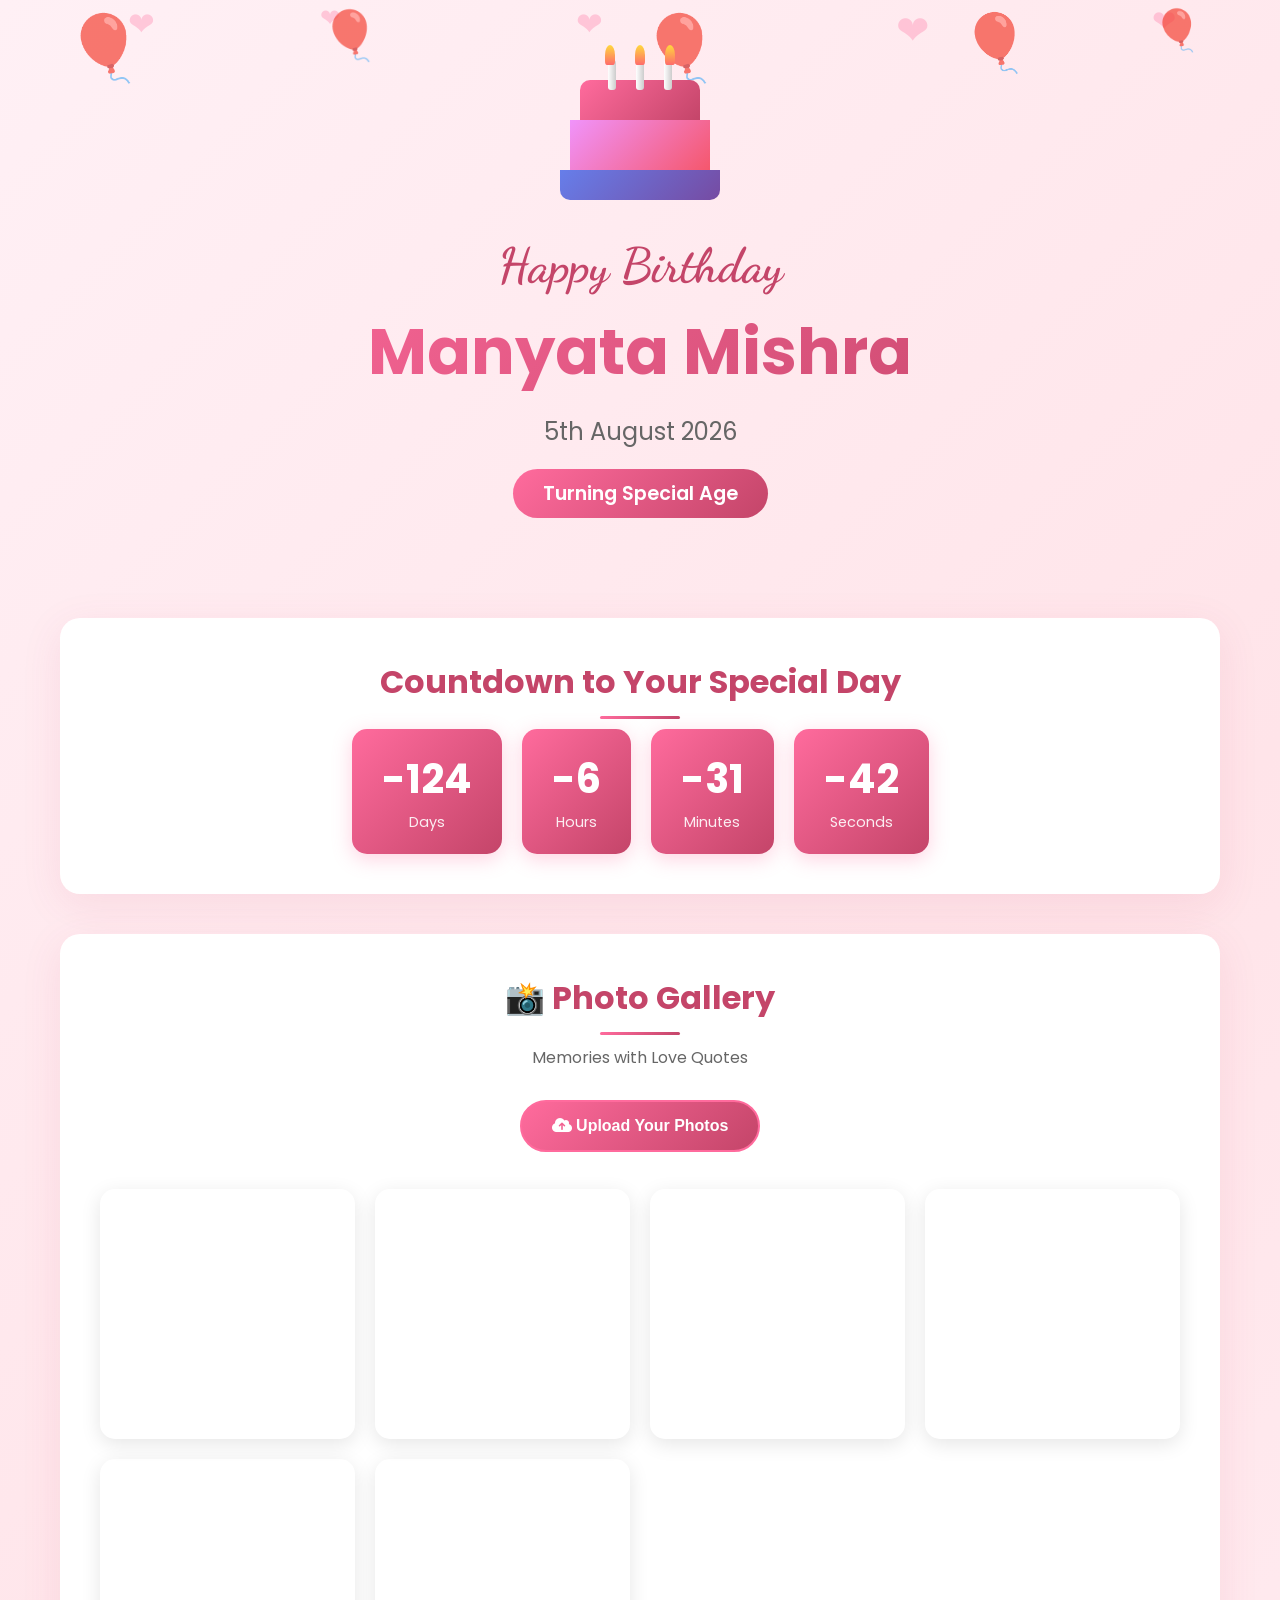
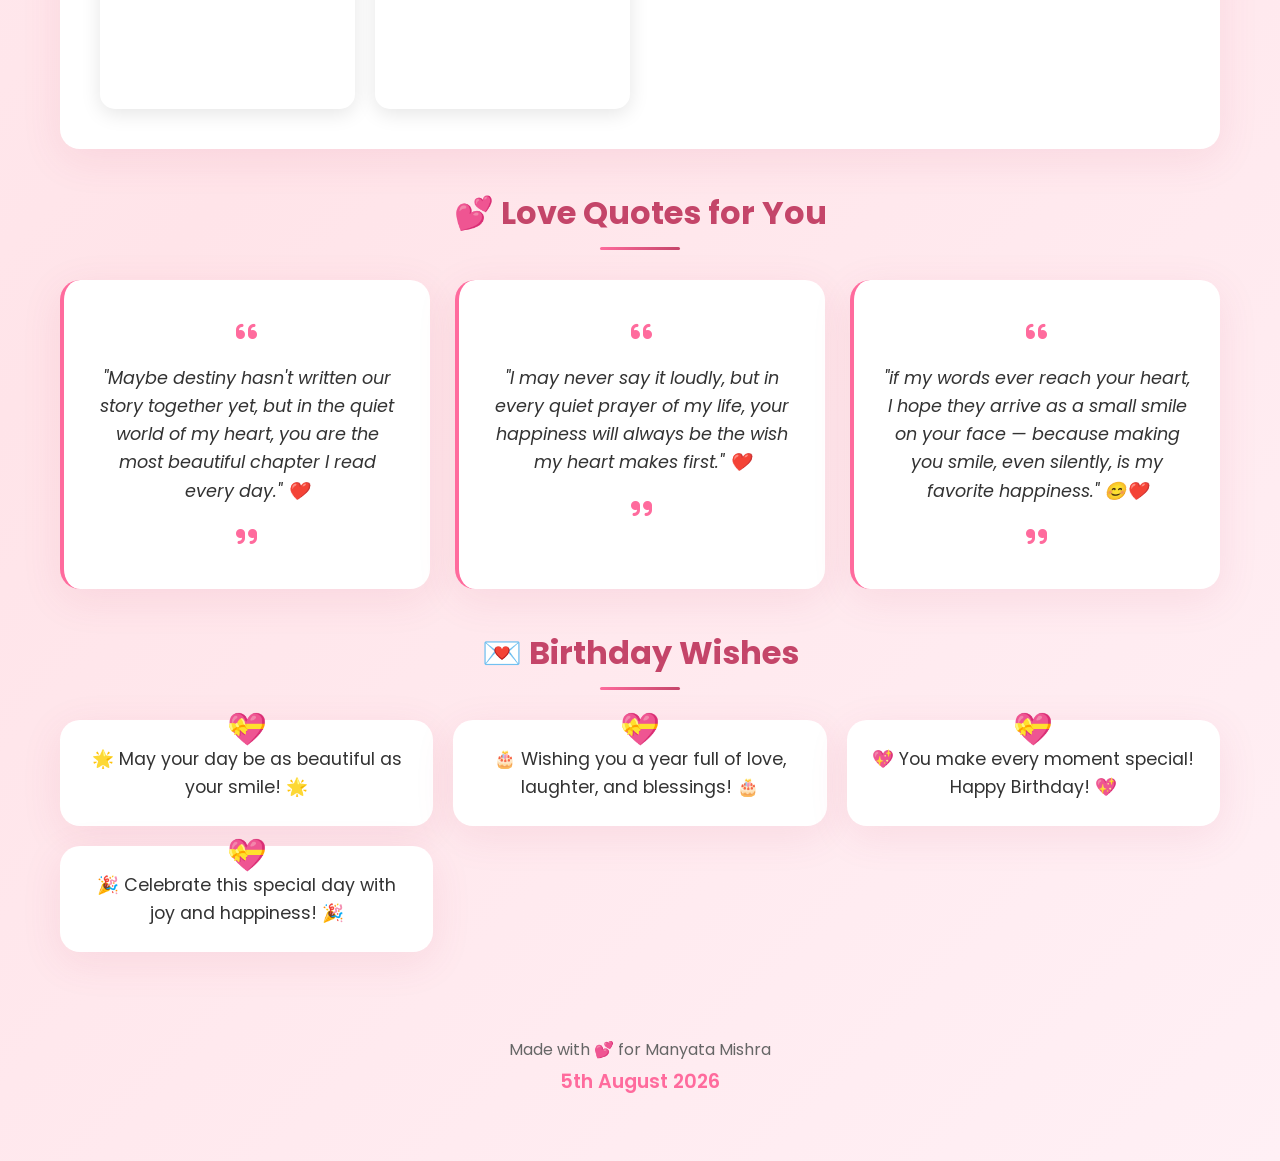
==== Manyata Birthday/index.html @ b5237ace "Update Manyata Birthday website with GitHub image URLs for public access" ====
<!DOCTYPE html>
<html lang="en">
<head>
    <meta charset="UTF-8">
    <meta name="viewport" content="width=device-width, initial-scale=1.0">
    <title>Happy Birthday Manyata Mishra</title>
    <link rel="stylesheet" href="style.css">
    <link href="https://fonts.googleapis.com/css2?family=Poppins:wght@300;400;600;700&family=Dancing+Script:wght@400;700&display=swap" rel="stylesheet">
    <link rel="stylesheet" href="https://cdnjs.cloudflare.com/ajax/libs/font-awesome/6.0.0/css/all.min.css">
</head>
<body>
    <!-- Floating Hearts Background -->
    <div class="hearts-bg">
        <div class="heart heart-1">❤</div>
        <div class="heart heart-2">❤</div>
        <div class="heart heart-3">❤</div>
        <div class="heart heart-4">❤</div>
        <div class="heart heart-5">❤</div>
    </div>

    <!-- Balloons -->
    <div class="balloons">
        <div class="balloon balloon-1"><span>🎈</span></div>
        <div class="balloon balloon-2"><span>🎈</span></div>
        <div class="balloon balloon-3"><span>🎈</span></div>
        <div class="balloon balloon-4"><span>🎈</span></div>
        <div class="balloon balloon-5"><span>🎈</span></div>
    </div>
    
    <!-- Main Container -->
    <div class="container">
        <!-- Hero Section -->
        <header class="hero">
            <div class="cake-container">
                <div class="cake">
                    <div class="cake-top"></div>
                    <div class="cake-middle"></div>
                    <div class="cake-base"></div>
                    <div class="candles">
                        <div class="candle candle-1"></div>
                        <div class="candle candle-2"></div>
                        <div class="candle candle-3"></div>
                    </div>
                    <div class="flames">
                        <div class="flame flame-1"></div>
                        <div class="flame flame-2"></div>
                        <div class="flame flame-3"></div>
                    </div>
                </div>
            </div>
            <h1 class="title">Happy Birthday</h1>
            <h2 class="name">Manyata Mishra</h2>
            <p class="date">5th August 2026</p>
            <div class="age-container">
                <span class="age-text">Turning Special Age</span>
            </div>
        </header>

        <!-- Countdown Timer -->
        <section class="countdown-section">
            <h3 class="section-title">Countdown to Your Special Day</h3>
            <div class="countdown">
                <div class="time-box">
                    <span class="number" id="days">00</span>
                    <span class="label">Days</span>
                </div>
                <div class="time-box">
                    <span class="number" id="hours">00</span>
                    <span class="label">Hours</span>
                </div>
                <div class="time-box">
                    <span class="number" id="minutes">00</span>
                    <span class="label">Minutes</span>
                </div>
                <div class="time-box">
                    <span class="number" id="seconds">00</span>
                    <span class="label">Seconds</span>
                </div>
            </div>
        </section>

        <!-- Photo Gallery Section -->
        <section class="gallery-section">
            <h3 class="section-title">📸 Photo Gallery</h3>
            <p class="section-subtitle">Memories with Love Quotes</p>
            
            <div class="photo-upload-area">
                <div class="upload-btn-wrapper">
                    <button class="upload-btn"><i class="fas fa-cloud-upload-alt"></i> Upload Your Photos</button>
                    <input type="file" name="myfile" multiple accept="image/*" onchange="previewPhotos(event)">
                </div>
            </div>

            <div class="gallery" id="gallery">
                <!-- Placeholder Photo Cards - Replace with your photos -->
                <div class="photo-card">
                    <div class="photo-placeholder">
                        <i class="fas fa-image"></i>
                        <span>Add Photo</span>
                    </div>
                    <div class="quote-overlay">
                        <p class="photo-quote">"I may be a quiet person, Mishra ji, but my silence carries a thousand feelings for you that words could never explain."</p>
                    </div>
                </div>
                <div class="photo-card">
                    <div class="photo-placeholder">
                        <i class="fas fa-image"></i>
                        <span>Add Photo</span>
                    </div>
                    <div class="quote-overlay">
                        <p class="photo-quote">"Maybe our destinies walk on different today, Mishra ji, but my heart still chooses you in every lifetime."</p>
                    </div>
                </div>
                <div class="photo-card">
                    <div class="photo-placeholder">
                        <i class="fas fa-image"></i>
                        <span>Add Photo</span>
                    </div>
                    <div class="quote-overlay">
                        <p class="photo-quote">"I never had the courage to say it loudly, but in the quiet corners of my heart, I have always loved you."</p>
                    </div>
                </div>
                <div class="photo-card">
                    <div class="photo-placeholder">
                        <i class="fas fa-image"></i>
                        <span>Add Photo</span>
                    </div>
                    <div class="quote-overlay">
                        <p class="photo-quote">"Some loves are not meant to be owned, Mishra ji… they are meant to be felt silently and cherished forever."</p>
                    </div>
                </div>
                <div class="photo-card">
                    <div class="photo-placeholder">
                        <i class="fas fa-image"></i>
                        <span>Add Photo</span>
                    </div>
                    <div class="quote-overlay">
                        <p class="photo-quote">"Even if fate keeps us apart, the truth is simple — my heart learned love only because of you."</p>
                    </div>
                </div>
                <div class="photo-card">
                    <div class="photo-placeholder">
                        <i class="fas fa-image"></i>
                        <span>Add Photo</span>
                    </div>
                    <div class="quote-overlay">
                        <p class="photo-quote">"I may never hold your hand, but somewhere in my destiny, your name will always live in my heart."</p>
                    </div>
                </div>
            </div>
        </section>

        <!-- Love Quotes Section -->
        <section class="quotes-section">
            <h3 class="section-title">💕 Love Quotes for You</h3>
            <div class="quotes-container">
                <div class="quote-card">
                    <i class="fas fa-quote-left"></i>
                    <p class="quote-text">"Maybe destiny hasn't written our story together yet, but in the quiet world of my heart, you are the most beautiful chapter I read every day." ❤️</p>
                    <i class="fas fa-quote-right"></i>
                </div>
                <div class="quote-card">
                    <i class="fas fa-quote-left"></i>
                    <p class="quote-text">"I may never say it loudly, but in every quiet prayer of my life, your happiness will always be the wish my heart makes first." ❤️</p>
                    <i class="fas fa-quote-right"></i>
                </div>
                <div class="quote-card">
                    <i class="fas fa-quote-left"></i>
                    <p class="quote-text">"if my words ever reach your heart, I hope they arrive as a small smile on your face — because making you smile, even silently, is my favorite happiness." 😊❤️</p>
                    <i class="fas fa-quote-right"></i>
                </div>
            </div>
        </section>

        <!-- Wishes Section -->
        <section class="wishes-section">
            <h3 class="section-title">💌 Birthday Wishes</h3>
            <div class="wishes-container">
                <div class="wish-bubble">
                    <p>🌟 May your day be as beautiful as your smile! 🌟</p>
                </div>
                <div class="wish-bubble">
                    <p>🎂 Wishing you a year full of love, laughter, and blessings! 🎂</p>
                </div>
                <div class="wish-bubble">
                    <p>💖 You make every moment special! Happy Birthday! 💖</p>
                </div>
                <div class="wish-bubble">
                    <p>🎉 Celebrate this special day with joy and happiness! 🎉</p>
                </div>
            </div>
        </section>

        <!-- Footer -->
        <footer class="footer">
            <p>Made with 💕 for Manyata Mishra</p>
            <p class="footer-date">5th August 2026</p>
        </footer>
    </div>

    <!-- Confetti Effect -->
    <div class="confetti-container" id="confetti"></div>

    <script>
        // Countdown Timer
        const birthday = new Date('August 5, 2026 00:00:00').getTime();

        function updateCountdown() {
            const now = new Date().getTime();
            const distance = birthday - now;

            const days = Math.floor(distance / (1000 * 60 * 60 * 24));
            const hours = Math.floor((distance % (1000 * 60 * 60 * 24)) / (1000 * 60 * 60));
            const minutes = Math.floor((distance % (1000 * 60 * 60)) / (1000 * 60));
            const seconds = Math.floor((distance % (1000 * 60)) / 1000);

            document.getElementById('days').innerText = String(days).padStart(2, '0');
            document.getElementById('hours').innerText = String(hours).padStart(2, '0');
            document.getElementById('minutes').innerText = String(minutes).padStart(2, '0');
            document.getElementById('seconds').innerText = String(seconds).padStart(2, '0');
        }

        setInterval(updateCountdown, 1000);
        updateCountdown();

        // Photo Persistence Helpers
        const STORAGE_KEY = 'manyataBirthdayPhotos';

        // Default photos that everyone sees unless they upload their own.
        // Place your images in an "images" folder next to index.html.
        // Example filenames: images/photo1.jpg, images/photo2.jpg, etc.
        // Using absolute GitHub URLs for public access
        const DEFAULT_PHOTOS = [
            'https://raw.githubusercontent.com/tushantsingh892-spec/manyata-birthday/main/images/photo1.png',
            'https://raw.githubusercontent.com/tushantsingh892-spec/manyata-birthday/main/images/photo2.png',
            'https://raw.githubusercontent.com/tushantsingh892-spec/manyata-birthday/main/images/photo3.png',
            'https://raw.githubusercontent.com/tushantsingh892-spec/manyata-birthday/main/images/photo4.png',
            'https://raw.githubusercontent.com/tushantsingh892-spec/manyata-birthday/main/images/photo5.png',
            'https://raw.githubusercontent.com/tushantsingh892-spec/manyata-birthday/main/images/photo6.png'
        ];

        function savePhotosToStorage(dataUrls) {
            try {
                localStorage.setItem(STORAGE_KEY, JSON.stringify(dataUrls));
            } catch (e) {
                console.warn('Unable to save photos to localStorage:', e);
            }
        }

        function applyPhotoUrls(dataUrls) {
            const gallery = document.getElementById('gallery');
            const placeholders = gallery.querySelectorAll('.photo-card');

            for (let i = 0; i < placeholders.length; i++) {
                const url = dataUrls[i];
                if (!url) continue;

                placeholders[i].style.backgroundImage = `url(${url})`;
                placeholders[i].style.backgroundSize = 'cover';
                placeholders[i].style.backgroundPosition = 'center';
                placeholders[i].querySelector('.photo-placeholder').style.display = 'none';
            }
        }

        function loadStoredPhotos() {
            let dataUrls;
            const stored = localStorage.getItem(STORAGE_KEY);

            if (stored) {
                try {
                    dataUrls = JSON.parse(stored);
                } catch (e) {
                    console.warn('Corrupt photo data in storage, clearing.', e);
                    localStorage.removeItem(STORAGE_KEY);
                }
            }

            // Show stored photos if available, otherwise fall back to the default set.
            if (!Array.isArray(dataUrls) || dataUrls.length === 0) {
                dataUrls = DEFAULT_PHOTOS;
            }

            applyPhotoUrls(dataUrls);
        }

        // Photo Preview Function
        async function previewPhotos(event) {
            const files = Array.from(event.target.files);
            const gallery = document.getElementById('gallery');
            const placeholders = gallery.querySelectorAll('.photo-card');

            const existingStored = JSON.parse(localStorage.getItem(STORAGE_KEY) || '[]');
            const updatedUrls = Array.from({ length: placeholders.length }, (_, i) => existingStored[i] || DEFAULT_PHOTOS[i]);

            const readPromises = files.slice(0, placeholders.length).map((file, idx) => {
                return new Promise((resolve) => {
                    const reader = new FileReader();
                    reader.onload = function(e) {
                        resolve({ index: idx, url: e.target.result });
                    };
                    reader.onerror = function() {
                        resolve({ index: idx, url: updatedUrls[idx] });
                    };
                    reader.readAsDataURL(file);
                });
            });

            const results = await Promise.all(readPromises);
            results.forEach(({ index, url }) => {
                updatedUrls[index] = url;
            });

            applyPhotoUrls(updatedUrls);
            savePhotosToStorage(updatedUrls);
        }

        // Confetti Effect
        function createConfetti() {
            const confettiContainer = document.getElementById('confetti');
            const colors = ['#ff6b6b', '#ffd93d', '#6bcb77', '#4d96ff', '#ff6b9d', '#c9b1ff'];
            
            for (let i = 0; i < 100; i++) {
                const confetti = document.createElement('div');
                confetti.className = 'confetti';
                confetti.style.left = Math.random() * 100 + 'vw';
                confetti.style.backgroundColor = colors[Math.floor(Math.random() * colors.length)];
                confetti.style.animationDuration = (Math.random() * 3 + 2) + 's';
                confetti.style.animationDelay = Math.random() * 2 + 's';
                confettiContainer.appendChild(confetti);
            }
        }

        // Trigger confetti and load stored photos on load
        window.onload = function() {
            createConfetti();
            loadStoredPhotos();
        };
    </script>
</body>
</html>
---- Manyata Birthday/style.css ----
/* CSS Variables */
:root {
    --primary-color: #ff6b9d;
    --secondary-color: #c44569;
    --accent-color: #ffd93d;
    --gradient-1: linear-gradient(135deg, #ff6b9d 0%, #c44569 100%);
    --gradient-2: linear-gradient(135deg, #667eea 0%, #764ba2 100%);
    --gradient-3: linear-gradient(135deg, #f093fb 0%, #f5576c 100%);
    --white: #ffffff;
    --light-pink: #fff0f5;
    --text-dark: #333333;
    --text-light: #666666;
}

/* Reset & Base Styles */
* {
    margin: 0;
    padding: 0;
    box-sizing: border-box;
}

body {
    font-family: 'Poppins', sans-serif;
    background: linear-gradient(135deg, #fff0f5 0%, #ffe4e9 50%, #fff0f5 100%);
    min-height: 100vh;
    overflow-x: hidden;
    color: var(--text-dark);
}

/* Floating Hearts Background */
.hearts-bg {
    position: fixed;
    top: 0;
    left: 0;
    width: 100%;
    height: 100%;
    pointer-events: none;
    z-index: 0;
    overflow: hidden;
}

.heart {
    position: absolute;
    color: var(--primary-color);
    opacity: 0.3;
    animation: floatHeart 15s infinite ease-in-out;
    font-size: 2rem;
}

.heart-1 { left: 10%; animation-delay: 0s; }
.heart-2 { left: 25%; animation-delay: 2s; font-size: 1.5rem; }
.heart-3 { left: 45%; animation-delay: 4s; }
.heart-4 { left: 70%; animation-delay: 1s; font-size: 2.5rem; }
.heart-5 { left: 90%; animation-delay: 3s; font-size: 1.8rem; }

@keyframes floatHeart {
    0%, 100% {
        transform: translateY(100vh) rotate(0deg);
        opacity: 0;
    }
    10% {
        opacity: 0.3;
    }
    90% {
        opacity: 0.3;
    }
    100% {
        transform: translateY(-100px) rotate(360deg);
        opacity: 0;
    }
}

/* Balloons */
.balloons {
    position: fixed;
    top: 0;
    left: 0;
    width: 100%;
    height: 100%;
    pointer-events: none;
    z-index: 1;
    overflow: hidden;
}

.balloon {
    position: absolute;
    font-size: 4rem;
    animation: balloonFloat 20s infinite ease-in-out;
    opacity: 0.7;
}

.balloon-1 { left: 5%; animation-delay: 0s; }
.balloon-2 { left: 25%; animation-delay: 3s; font-size: 3rem; }
.balloon-3 { left: 50%; animation-delay: 6s; }
.balloon-4 { left: 75%; animation-delay: 2s; font-size: 3.5rem; }
.balloon-5 { left: 90%; animation-delay: 5s; font-size: 2.5rem; }

@keyframes balloonFloat {
    0%, 100% {
        transform: translateY(100vh) rotate(0deg);
    }
    50% {
        transform: translateY(-100px) rotate(10deg);
    }
}

/* Main Container */
.container {
    position: relative;
    z-index: 10;
    max-width: 1200px;
    margin: 0 auto;
    padding: 20px;
}

/* Hero Section */
.hero {
    text-align: center;
    padding: 60px 20px;
    position: relative;
}

/* Cake */
.cake-container {
    margin-bottom: 30px;
}

.cake {
    position: relative;
    display: inline-block;
    animation: cakeBounce 2s infinite ease-in-out;
}

@keyframes cakeBounce {
    0%, 100% { transform: translateY(0); }
    50% { transform: translateY(-10px); }
}

.cake-top {
    width: 120px;
    height: 40px;
    background: var(--gradient-1);
    border-radius: 10px 10px 0 0;
    margin: 0 auto;
}

.cake-middle {
    width: 140px;
    height: 50px;
    background: var(--gradient-3);
    margin: 0 auto;
}

.cake-base {
    width: 160px;
    height: 30px;
    background: var(--gradient-2);
    border-radius: 0 0 10px 10px;
    margin: 0 auto;
}

.candles {
    position: absolute;
    top: -20px;
    left: 50%;
    transform: translateX(-50%);
    display: flex;
    gap: 20px;
}

.candle {
    width: 8px;
    height: 30px;
    background: linear-gradient(to right, #fff, #ccc);
    border-radius: 3px;
}

.flames {
    position: absolute;
    top: -35px;
    left: 50%;
    transform: translateX(-50%);
    display: flex;
    gap: 20px;
}

.flame {
    width: 10px;
    height: 20px;
    background: linear-gradient(to bottom, #ffd93d, #ff6b6b);
    border-radius: 50% 50% 20% 20%;
    animation: flicker 0.5s infinite alternate;
}

.flame-1 { animation-delay: 0s; }
.flame-2 { animation-delay: 0.1s; }
.flame-3 { animation-delay: 0.2s; }

@keyframes flicker {
    0% { transform: scale(1); opacity: 1; }
    100% { transform: scale(1.1); opacity: 0.8; }
}

/* Title & Name */
.title {
    font-family: 'Dancing Script', cursive;
    font-size: 3rem;
    color: var(--secondary-color);
    margin-bottom: 10px;
    animation: fadeInUp 1s ease-out;
}

.name {
    font-size: 4rem;
    background: var(--gradient-1);
    -webkit-background-clip: text;
    -webkit-text-fill-color: transparent;
    background-clip: text;
    margin-bottom: 15px;
    animation: fadeInUp 1s ease-out 0.2s backwards;
}

.date {
    font-size: 1.5rem;
    color: var(--text-light);
    margin-bottom: 20px;
    animation: fadeInUp 1s ease-out 0.4s backwards;
}

.age-container {
    display: inline-block;
    padding: 10px 30px;
    background: var(--gradient-1);
    border-radius: 30px;
    animation: fadeInUp 1s ease-out 0.6s backwards;
}

.age-text {
    color: var(--white);
    font-size: 1.2rem;
    font-weight: 600;
}

@keyframes fadeInUp {
    from {
        opacity: 0;
        transform: translateY(30px);
    }
    to {
        opacity: 1;
        transform: translateY(0);
    }
}

/* Section Styles */
.section-title {
    text-align: center;
    font-size: 2rem;
    color: var(--secondary-color);
    margin-bottom: 10px;
    position: relative;
}

.section-title::after {
    content: '';
    display: block;
    width: 80px;
    height: 3px;
    background: var(--gradient-1);
    margin: 10px auto;
    border-radius: 2px;
}

.section-subtitle {
    text-align: center;
    color: var(--text-light);
    margin-bottom: 30px;
}

/* Countdown Section */
.countdown-section {
    background: var(--white);
    border-radius: 20px;
    padding: 40px;
    margin: 40px 0;
    box-shadow: 0 10px 40px rgba(196, 69, 105, 0.1);
}

.countdown {
    display: flex;
    justify-content: center;
    gap: 20px;
    flex-wrap: wrap;
}

.time-box {
    background: var(--gradient-1);
    padding: 20px 30px;
    border-radius: 15px;
    text-align: center;
    min-width: 100px;
    box-shadow: 0 5px 20px rgba(255, 107, 157, 0.3);
}

.number {
    display: block;
    font-size: 2.5rem;
    font-weight: 700;
    color: var(--white);
}

.label {
    color: var(--white);
    font-size: 0.9rem;
    opacity: 0.9;
}

/* Gallery Section */
.gallery-section {
    background: var(--white);
    border-radius: 20px;
    padding: 40px;
    margin: 40px 0;
    box-shadow: 0 10px 40px rgba(196, 69, 105, 0.1);
}

/* Photo Upload Button */
.photo-upload-area {
    text-align: center;
    margin-bottom: 30px;
}

.upload-btn-wrapper {
    position: relative;
    overflow: hidden;
    display: inline-block;
}

.upload-btn {
    border: 2px solid var(--primary-color);
    color: var(--white);
    background: var(--gradient-1);
    padding: 15px 30px;
    border-radius: 30px;
    font-size: 1rem;
    font-weight: 600;
    cursor: pointer;
    transition: all 0.3s ease;
}

.upload-btn:hover {
    transform: scale(1.05);
    box-shadow: 0 5px 20px rgba(255, 107, 157, 0.4);
}

.upload-btn-wrapper input[type=file] {
    font-size: 100px;
    position: absolute;
    left: 0;
    top: 0;
    opacity: 0;
    cursor: pointer;
}

/* Gallery Grid */
.gallery {
    display: grid;
    grid-template-columns: repeat(auto-fit, minmax(250px, 1fr));
    gap: 20px;
}

.photo-card {
    position: relative;
    height: 250px;
    border-radius: 15px;
    overflow: hidden;
    cursor: pointer;
    transition: all 0.3s ease;
    box-shadow: 0 5px 20px rgba(0, 0, 0, 0.1);
}

.photo-card:hover {
    transform: translateY(-10px);
    box-shadow: 0 15px 40px rgba(0, 0, 0, 0.2);
}

.photo-placeholder {
    width: 100%;
    height: 100%;
    background: linear-gradient(135deg, #f5f7fa 0%, #c3cfe2 100%);
    display: flex;
    flex-direction: column;
    align-items: center;
    justify-content: center;
    color: var(--text-light);
}

.photo-placeholder i {
    font-size: 3rem;
    margin-bottom: 10px;
    color: var(--primary-color);
}

.photo-placeholder span {
    font-size: 0.9rem;
}

.quote-overlay {
    position: absolute;
    bottom: 0;
    left: 0;
    right: 0;
    background: linear-gradient(to top, rgba(196, 69, 105, 0.9), transparent);
    padding: 40px 15px 15px;
    opacity: 0;
    transition: all 0.3s ease;
}

.photo-card:hover .quote-overlay {
    opacity: 1;
}

.photo-quote {
    color: var(--white);
    font-size: 0.9rem;
    font-style: italic;
    text-align: center;
}

/* Quotes Section */
.quotes-section {
    margin: 40px 0;
}

.quotes-container {
    display: grid;
    grid-template-columns: repeat(auto-fit, minmax(300px, 1fr));
    gap: 25px;
    margin-top: 30px;
}

.quote-card {
    background: var(--white);
    padding: 30px;
    border-radius: 20px;
    text-align: center;
    box-shadow: 0 10px 40px rgba(196, 69, 105, 0.1);
    transition: all 0.3s ease;
    border-left: 4px solid var(--primary-color);
}

.quote-card:hover {
    transform: translateY(-5px);
    box-shadow: 0 15px 50px rgba(196, 69, 105, 0.2);
}

.quote-card i {
    color: var(--primary-color);
    font-size: 1.5rem;
    margin: 10px 0;
}

.quote-text {
    font-size: 1.1rem;
    color: var(--text-dark);
    font-style: italic;
    line-height: 1.6;
    margin: 10px 0;
}

/* Wishes Section */
.wishes-section {
    margin: 40px 0;
}

.wishes-container {
    display: grid;
    grid-template-columns: repeat(auto-fit, minmax(280px, 1fr));
    gap: 20px;
    margin-top: 30px;
}

.wish-bubble {
    background: var(--white);
    padding: 25px;
    border-radius: 20px;
    text-align: center;
    box-shadow: 0 10px 40px rgba(196, 69, 105, 0.1);
    transition: all 0.3s ease;
    position: relative;
}

.wish-bubble::before {
    content: '💝';
    position: absolute;
    top: -15px;
    left: 50%;
    transform: translateX(-50%);
    font-size: 2rem;
}

.wish-bubble:hover {
    transform: scale(1.05);
}

.wish-bubble p {
    font-size: 1.1rem;
    color: var(--text-dark);
    line-height: 1.6;
}

/* Footer */
.footer {
    text-align: center;
    padding: 40px 20px;
    color: var(--text-light);
}

.footer p {
    margin: 5px 0;
}

.footer-date {
    font-size: 1.2rem;
    color: var(--primary-color);
    font-weight: 600;
}

/* Confetti Effect */
.confetti-container {
    position: fixed;
    top: 0;
    left: 0;
    width: 100%;
    height: 100%;
    pointer-events: none;
    z-index: 100;
    overflow: hidden;
}

.confetti {
    position: absolute;
    width: 10px;
    height: 10px;
    top: -10px;
    animation: confettiFall 10s linear forwards;
}

@keyframes confettiFall {
    to {
        top: 100vh;
        transform: rotate(720deg);
    }
}

/* Responsive Design */
@media (max-width: 768px) {
    .title {
        font-size: 2rem;
    }
    
    .name {
        font-size: 2.5rem;
    }
    
    .countdown {
        gap: 10px;
    }
    
    .time-box {
        padding: 15px 20px;
        min-width: 70px;
    }
    
    .number {
        font-size: 1.8rem;
    }
    
    .gallery {
        grid-template-columns: repeat(auto-fit, minmax(150px, 1fr));
    }
    
    .photo-card {
        height: 180px;
    }
    
    .quotes-container,
    .wishes-container {
        grid-template-columns: 1fr;
    }
}

@media (max-width: 480px) {
    .hero {
        padding: 40px 15px;
    }
    
    .title {
        font-size: 1.8rem;
    }
    
    .name {
        font-size: 2rem;
    }
    
    .date {
        font-size: 1.2rem;
    }
    
    .countdown-section,
    .gallery-section {
        padding: 25px 15px;
    }
    
    .section-title {
        font-size: 1.5rem;
    }
}
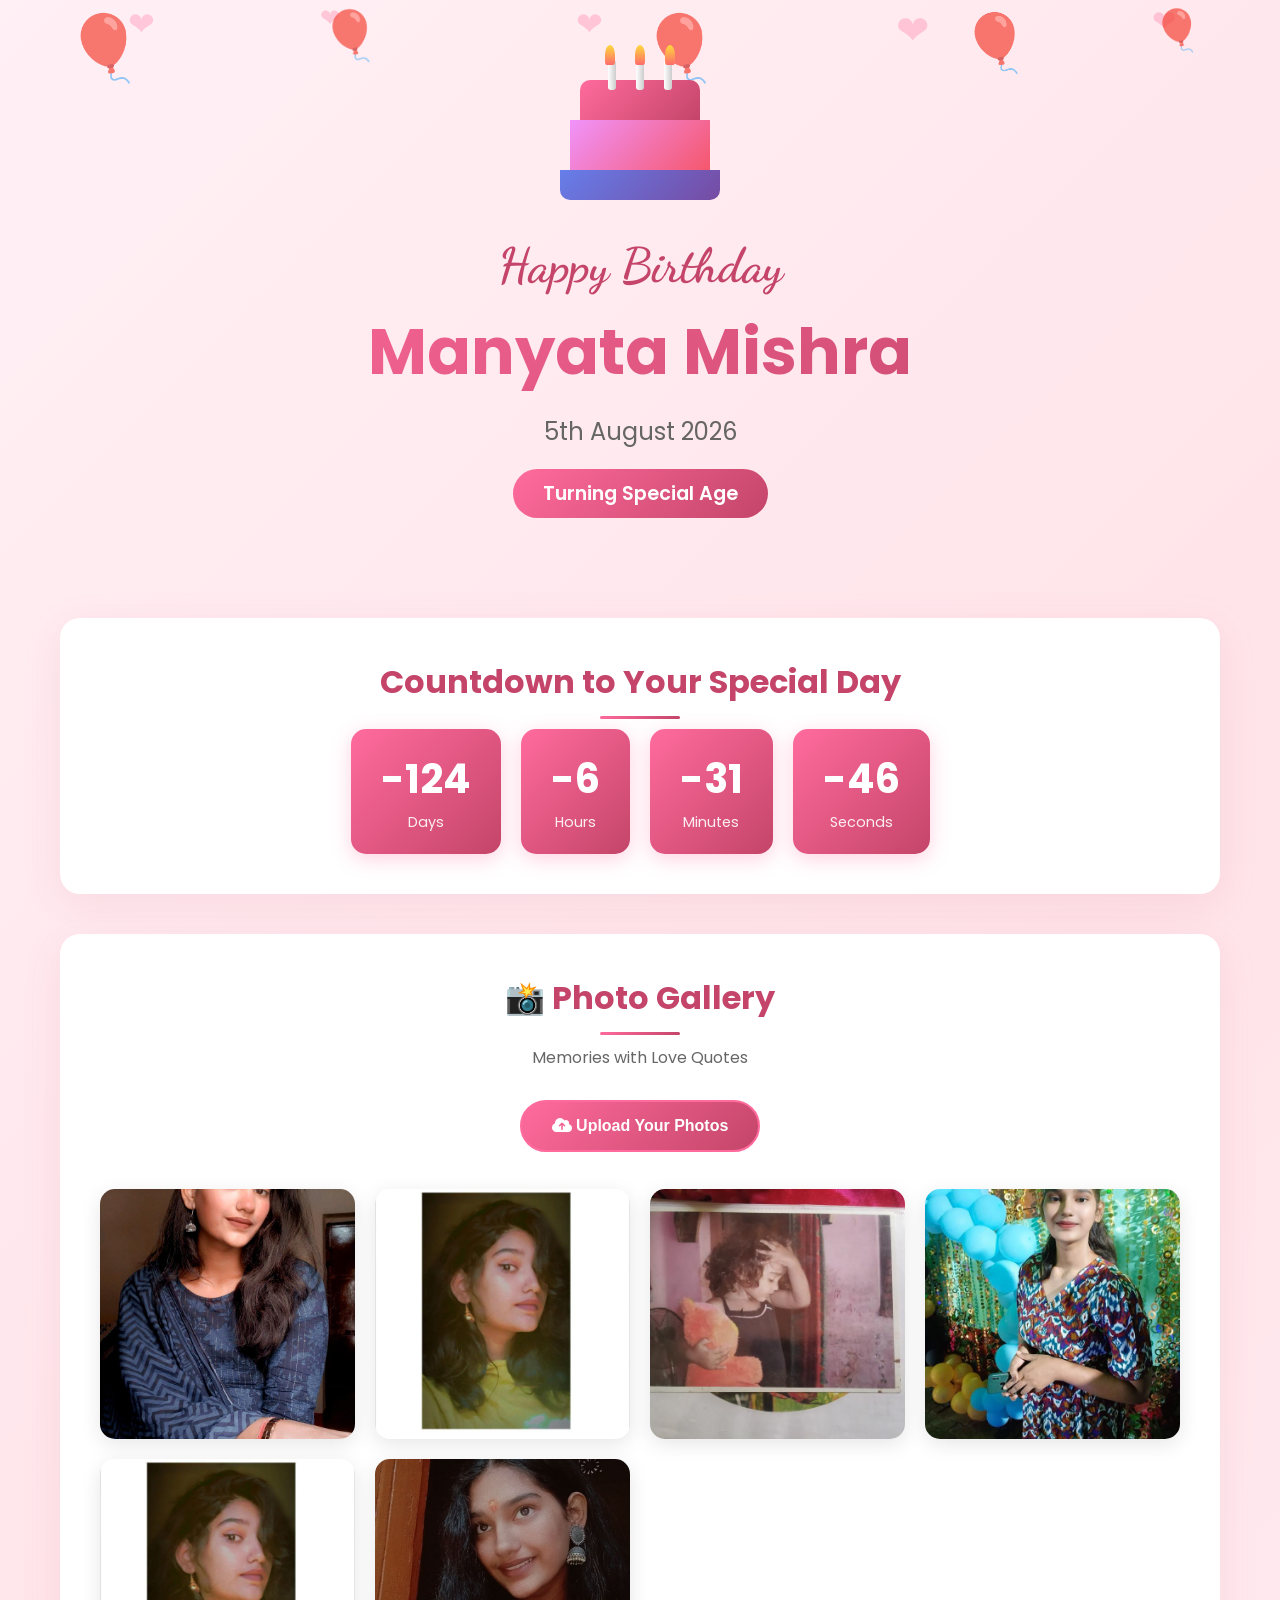
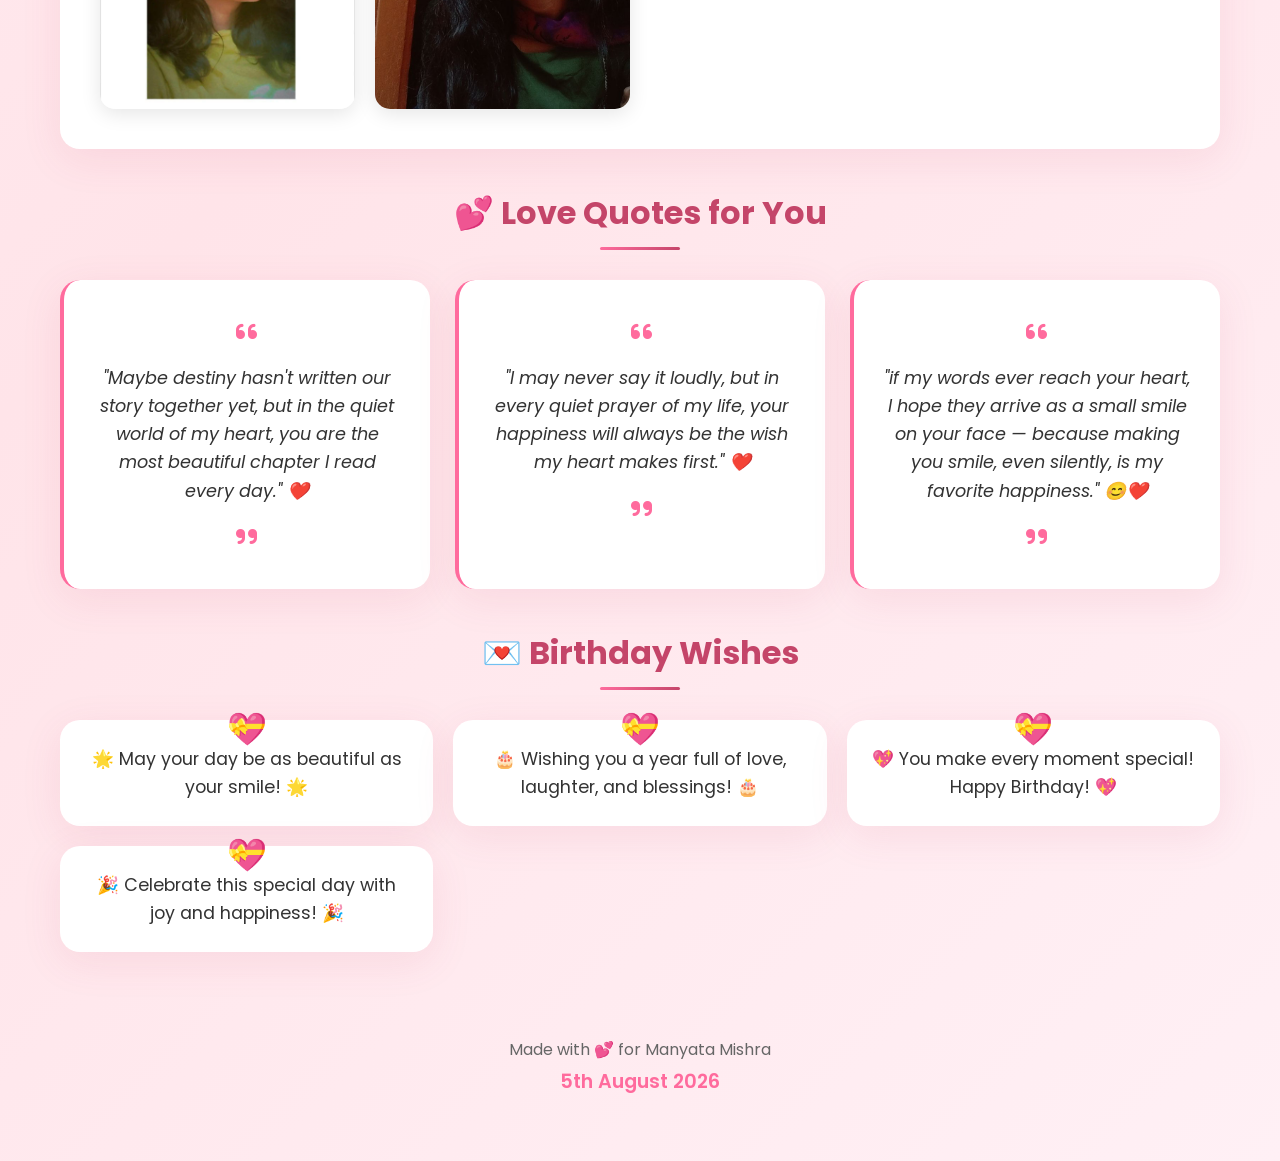
==== commit b81e18f5: "Fix Manyata Birthday - use local images instead of broken GitHub URLs" ====
--- a/Manyata Birthday/index.html
+++ b/Manyata Birthday/index.html
@@ -226,17 +226,15 @@
         // Photo Persistence Helpers
         const STORAGE_KEY = 'manyataBirthdayPhotos';
 
-        // Default photos that everyone sees unless they upload their own.
+        // Default photos using local images
         // Place your images in an "images" folder next to index.html.
-        // Example filenames: images/photo1.jpg, images/photo2.jpg, etc.
-        // Using absolute GitHub URLs for public access
         const DEFAULT_PHOTOS = [
-            'https://raw.githubusercontent.com/tushantsingh892-spec/manyata-birthday/main/images/photo1.png',
-            'https://raw.githubusercontent.com/tushantsingh892-spec/manyata-birthday/main/images/photo2.png',
-            'https://raw.githubusercontent.com/tushantsingh892-spec/manyata-birthday/main/images/photo3.png',
-            'https://raw.githubusercontent.com/tushantsingh892-spec/manyata-birthday/main/images/photo4.png',
-            'https://raw.githubusercontent.com/tushantsingh892-spec/manyata-birthday/main/images/photo5.png',
-            'https://raw.githubusercontent.com/tushantsingh892-spec/manyata-birthday/main/images/photo6.png'
+            'images/IMG_20230422_210713_571.jpg',
+            'images/IMG_20230428_234420_078.jpg',
+            'images/IMG_20230524_190447_313.jpg',
+            'images/IMG_20230528_110945_473.jpg',
+            'images/IMG_20230702_100251_328.jpg',
+            'images/Snapchat-1008191896.jpg'
         ];
 
         function savePhotosToStorage(dataUrls) {
